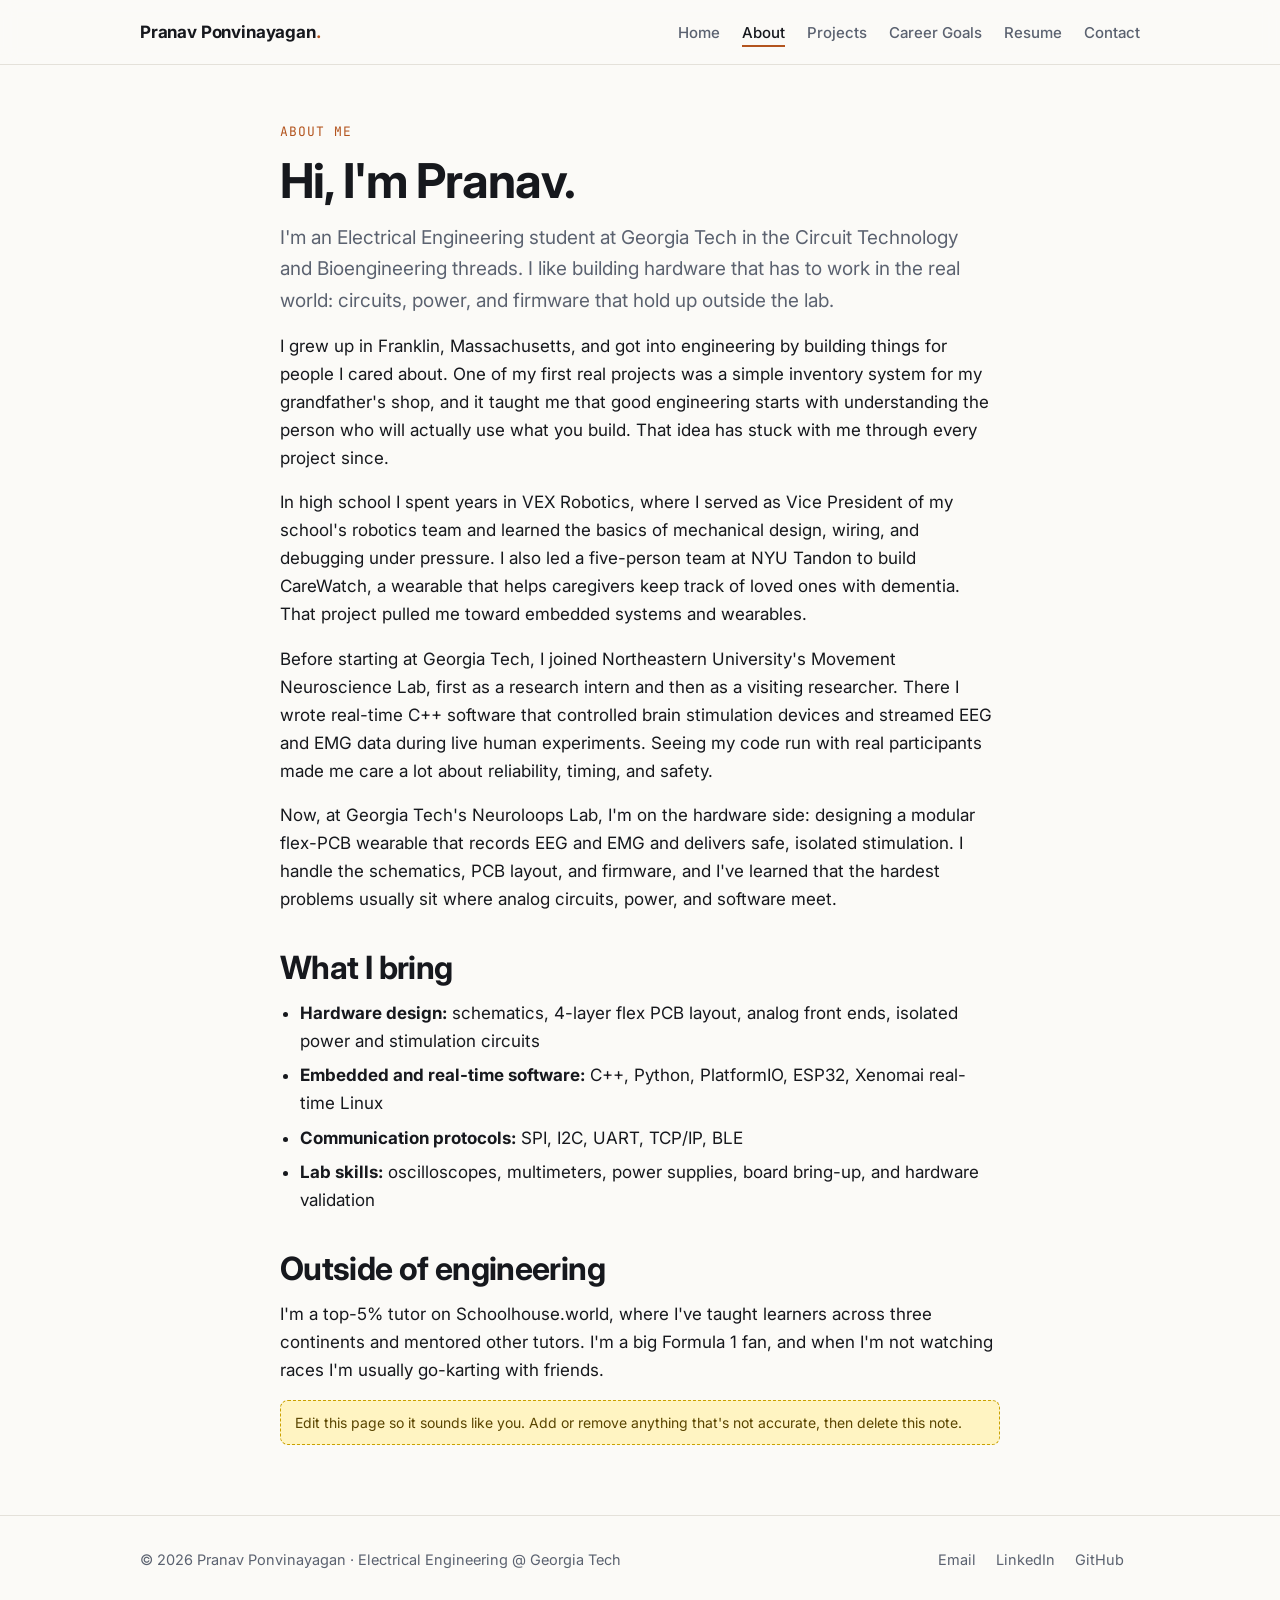
==== about.html @ 20886ab4 "init" ====
<!doctype html>
<html lang="en">
<head>
<meta charset="utf-8">
<meta name="viewport" content="width=device-width, initial-scale=1">
<title>About | Pranav Ponvinayagan</title>
<meta name="description" content="About Pranav Ponvinayagan.">
<link rel="preconnect" href="https://fonts.googleapis.com">
<link rel="preconnect" href="https://fonts.gstatic.com" crossorigin>
<link href="https://fonts.googleapis.com/css2?family=Inter:wght@400;500;600;700&family=JetBrains+Mono:wght@500&display=swap" rel="stylesheet">
<link rel="stylesheet" href="styles.css">
</head>
<body>
<header class="site">
  <div class="wrap">
    <a class="brand" href="index.html">Pranav Ponvinayagan<span>.</span></a>
    <nav class="main" aria-label="Main">
      <input type="checkbox" id="navtoggle" aria-label="Toggle menu">
      <label for="navtoggle" class="burger" aria-hidden="true">&#9776;</label>
      <ul>
<li><a href="index.html">Home</a></li>
<li><a href="about.html" aria-current="page">About</a></li>
<li><a href="projects.html">Projects</a></li>
<li><a href="goals.html">Career Goals</a></li>
<li><a href="resume.html">Resume</a></li>
<li><a href="contact.html">Contact</a></li>
      </ul>
    </nav>
  </div>
</header>
<main>

<section>
  <div class="wrap prose">
    <span class="eyebrow">About me</span>
    <h1>Hi, I'm Pranav.</h1>
    <p class="lead">I'm an Electrical Engineering student at Georgia Tech in the Circuit Technology and Bioengineering threads. I like building hardware that has to work in the real world: circuits, power, and firmware that hold up outside the lab.</p>

    <p>I grew up in Franklin, Massachusetts, and got into engineering by building things for people I cared about. One of my first real projects was a simple inventory system for my grandfather's shop, and it taught me that good engineering starts with understanding the person who will actually use what you build. That idea has stuck with me through every project since.</p>

    <p>In high school I spent years in VEX Robotics, where I served as Vice President of my school's robotics team and learned the basics of mechanical design, wiring, and debugging under pressure. I also led a five-person team at NYU Tandon to build CareWatch, a wearable that helps caregivers keep track of loved ones with dementia. That project pulled me toward embedded systems and wearables.</p>

    <p>Before starting at Georgia Tech, I joined Northeastern University's Movement Neuroscience Lab, first as a research intern and then as a visiting researcher. There I wrote real-time C++ software that controlled brain stimulation devices and streamed EEG and EMG data during live human experiments. Seeing my code run with real participants made me care a lot about reliability, timing, and safety.</p>

    <p>Now, at Georgia Tech's Neuroloops Lab, I'm on the hardware side: designing a modular flex-PCB wearable that records EEG and EMG and delivers safe, isolated stimulation. I handle the schematics, PCB layout, and firmware, and I've learned that the hardest problems usually sit where analog circuits, power, and software meet.</p>

    <h2>What I bring</h2>
    <ul>
      <li><b>Hardware design:</b> schematics, 4-layer flex PCB layout, analog front ends, isolated power and stimulation circuits</li>
      <li><b>Embedded and real-time software:</b> C++, Python, PlatformIO, ESP32, Xenomai real-time Linux</li>
      <li><b>Communication protocols:</b> SPI, I2C, UART, TCP/IP, BLE</li>
      <li><b>Lab skills:</b> oscilloscopes, multimeters, power supplies, board bring-up, and hardware validation</li>
    </ul>

    <h2>Outside of engineering</h2>
    <p>I'm a top-5% tutor on Schoolhouse.world, where I've taught learners across three continents and mentored other tutors. I'm a big Formula 1 fan, and when I'm not watching races I'm usually go-karting with friends.</p>
    <div class="todo">Edit this page so it sounds like you. Add or remove anything that's not accurate, then delete this note.</div>
  </div>
</section>

</main>
<footer class="site">
  <div class="wrap">
    <div>&copy; 2026 Pranav Ponvinayagan &middot; Electrical Engineering @ Georgia Tech</div>
    <div>
      <a href="mailto:pponvinayagan3@gatech.edu">Email</a>
      <a href="https://www.linkedin.com/in/pranava-ponvinayagan/" target="_blank" rel="noopener">LinkedIn</a>
      <a href="https://github.com/YOUR-GITHUB-USERNAME" target="_blank" rel="noopener">GitHub</a>
    </div>
  </div>
</footer>
</body>
</html>
---- styles.css ----
:root {
  --bg: #fbfaf7;
  --surface: #ffffff;
  --ink: #16181d;
  --muted: #5b6270;
  --line: #e4e1da;
  --accent: #b3541e;      /* copper */
  --accent-soft: #f5e9e0;
  --navy: #1f2a44;
  --radius: 10px;
  --max: 1040px;
  --font: "Inter", system-ui, -apple-system, "Segoe UI", Roboto, sans-serif;
  --mono: "JetBrains Mono", ui-monospace, SFMono-Regular, Menlo, monospace;
}
@media (prefers-color-scheme: dark) {
  :root {
    --bg: #111317;
    --surface: #181b21;
    --ink: #e9e7e2;
    --muted: #a3a9b5;
    --line: #2a2f38;
    --accent: #e08a4f;
    --accent-soft: #2a2019;
    --navy: #c9d3ea;
  }
}

* { box-sizing: border-box; }
html { scroll-behavior: smooth; }
body {
  margin: 0;
  background: var(--bg);
  color: var(--ink);
  font-family: var(--font);
  font-size: 17px;
  line-height: 1.65;
  -webkit-font-smoothing: antialiased;
}
img, svg { max-width: 100%; height: auto; display: block; }
a { color: var(--accent); text-decoration: none; }
a:hover { text-decoration: underline; }

.wrap { max-width: var(--max); margin: 0 auto; padding: 0 20px; }

/* ---------- Header / nav ---------- */
header.site {
  position: sticky; top: 0; z-index: 10;
  background: color-mix(in srgb, var(--bg) 88%, transparent);
  backdrop-filter: blur(8px);
  border-bottom: 1px solid var(--line);
}
header.site .wrap { display: flex; align-items: center; justify-content: space-between; height: 64px; }
.brand { font-weight: 700; color: var(--ink); letter-spacing: -0.01em; }
.brand span { color: var(--accent); }
nav.main ul { list-style: none; display: flex; gap: 22px; margin: 0; padding: 0; }
nav.main a { color: var(--muted); font-size: 15px; font-weight: 500; }
nav.main a:hover, nav.main a[aria-current="page"] { color: var(--ink); text-decoration: none; }
nav.main a[aria-current="page"] { border-bottom: 2px solid var(--accent); padding-bottom: 3px; }
#navtoggle, .burger { display: none; }

@media (max-width: 760px) {
  .burger { display: block; cursor: pointer; font-size: 26px; color: var(--ink); line-height: 1; }
  nav.main ul {
    display: none; position: absolute; left: 0; right: 0; top: 64px;
    flex-direction: column; gap: 0; background: var(--surface);
    border-bottom: 1px solid var(--line);
  }
  nav.main li a { display: block; padding: 14px 20px; border-top: 1px solid var(--line); }
  nav.main a[aria-current="page"] { border-bottom: none; color: var(--accent); }
  #navtoggle:checked ~ ul { display: flex; }
}

/* ---------- Type ---------- */
h1, h2, h3 { line-height: 1.2; letter-spacing: -0.02em; margin: 0 0 12px; }
h1 { font-size: clamp(32px, 5vw, 48px); }
h2 { font-size: clamp(24px, 3.4vw, 32px); margin-top: 8px; }
h3 { font-size: 20px; }
p { margin: 0 0 16px; }
.lead { font-size: 19px; color: var(--muted); max-width: 680px; }
.eyebrow {
  font-family: var(--mono); font-size: 13px; letter-spacing: 0.08em;
  text-transform: uppercase; color: var(--accent); margin-bottom: 10px; display: block;
}

section { padding: 56px 0; }
section + section { border-top: 1px solid var(--line); }

/* ---------- Hero ---------- */
.hero { padding: 72px 0 56px; }
.hero .grid { display: grid; grid-template-columns: 1.35fr 1fr; gap: 40px; align-items: center; }
.hero .photo {
  aspect-ratio: 1; border-radius: 16px; overflow: hidden;
  background: var(--accent-soft); border: 1px solid var(--line);
}
.hero .photo { position: relative; display: grid; place-items: center; }
.hero .photo::before { content: "PP"; font-size: 64px; font-weight: 700; color: var(--accent); opacity: .5; }
.hero .photo img { position: absolute; inset: 0; width: 100%; height: 100%; object-fit: cover; }
.btns { display: flex; flex-wrap: wrap; gap: 12px; margin-top: 24px; }
.btn {
  display: inline-block; padding: 11px 18px; border-radius: 8px; font-weight: 600; font-size: 15px;
  background: var(--accent); color: #fff; border: 1px solid var(--accent);
}
.btn:hover { text-decoration: none; filter: brightness(1.05); }
.btn.ghost { background: transparent; color: var(--ink); border-color: var(--line); }
@media (max-width: 760px) {
  .hero .grid { grid-template-columns: 1fr; }
  .hero .photo { max-width: 260px; }
}

/* ---------- Cards ---------- */
.cards { display: grid; grid-template-columns: repeat(auto-fill, minmax(290px, 1fr)); gap: 20px; }
.card {
  background: var(--surface); border: 1px solid var(--line); border-radius: var(--radius);
  overflow: hidden; display: flex; flex-direction: column;
}
.card .thumb { aspect-ratio: 16/9; background: var(--accent-soft); border-bottom: 1px solid var(--line); }
.card .thumb img, .card .thumb svg { width: 100%; height: 100%; object-fit: cover; }
.card .body { padding: 18px 20px 20px; display: flex; flex-direction: column; flex: 1; }
.card h3 { margin-bottom: 6px; }
.card p { color: var(--muted); font-size: 15.5px; }
.card .more { margin-top: auto; font-weight: 600; font-size: 15px; }
.tags { display: flex; flex-wrap: wrap; gap: 6px; margin: 0 0 12px; padding: 0; list-style: none; }
.tags li {
  font-family: var(--mono); font-size: 12px; padding: 3px 8px; border-radius: 999px;
  background: var(--accent-soft); color: var(--accent);
}

/* ---------- Stats / highlights ---------- */
.stats { display: grid; grid-template-columns: repeat(auto-fit, minmax(180px, 1fr)); gap: 16px; margin-top: 28px; }
.stat { border-left: 3px solid var(--accent); padding: 4px 0 4px 14px; }
.stat b { display: block; font-size: 22px; }
.stat span { color: var(--muted); font-size: 14.5px; }

/* ---------- Prose pages ---------- */
.prose { max-width: 760px; }
.prose h2 { margin-top: 36px; }
.prose ul { padding-left: 20px; margin: 0 0 16px; }
.prose li { margin-bottom: 6px; }
.meta { color: var(--muted); font-size: 15px; margin-bottom: 24px; }
figure { margin: 28px 0; }
figure .frame {
  background: var(--surface); border: 1px solid var(--line); border-radius: var(--radius);
  padding: 16px; overflow-x: auto;
}
figcaption { color: var(--muted); font-size: 14px; margin-top: 8px; }
.callout {
  background: var(--accent-soft); border-radius: var(--radius); padding: 16px 18px; margin: 20px 0;
}
.todo {
  background: #fff4c2; color: #5a4500; border: 1px dashed #c9a100; border-radius: 8px;
  padding: 10px 14px; font-size: 14px; margin: 14px 0;
}
span.todo { display: inline; padding: 2px 6px; margin: 0; }
.timeline { list-style: none; padding: 0; margin: 0; }
.timeline li { padding: 0 0 22px 22px; border-left: 2px solid var(--line); position: relative; }
.timeline li::before {
  content: ""; position: absolute; left: -7px; top: 6px; width: 12px; height: 12px;
  border-radius: 50%; background: var(--accent);
}
.timeline b { display: block; }
.timeline span { color: var(--muted); font-size: 15px; }

/* ---------- Resume embed ---------- */
.pdf { width: 100%; height: 1000px; border: 1px solid var(--line); border-radius: var(--radius); background: #fff; }
@media (max-width: 760px) { .pdf { height: 600px; } }

/* ---------- Footer ---------- */
footer.site { border-top: 1px solid var(--line); padding: 32px 0; color: var(--muted); font-size: 14.5px; }
footer.site .wrap { display: flex; flex-wrap: wrap; justify-content: space-between; gap: 12px; }
footer.site a { color: var(--muted); margin-right: 16px; }
footer.site a:hover { color: var(--accent); }

/* diagrams inherit theme */
.diagram text { font-family: var(--font); fill: var(--ink); }
.diagram .box { fill: var(--surface); stroke: var(--ink); stroke-width: 1.5; }
.diagram .hl { fill: var(--accent-soft); stroke: var(--accent); stroke-width: 1.5; }
.diagram .line { stroke: var(--muted); stroke-width: 1.6; fill: none; }
.diagram .small { font-size: 12px; fill: var(--muted); }
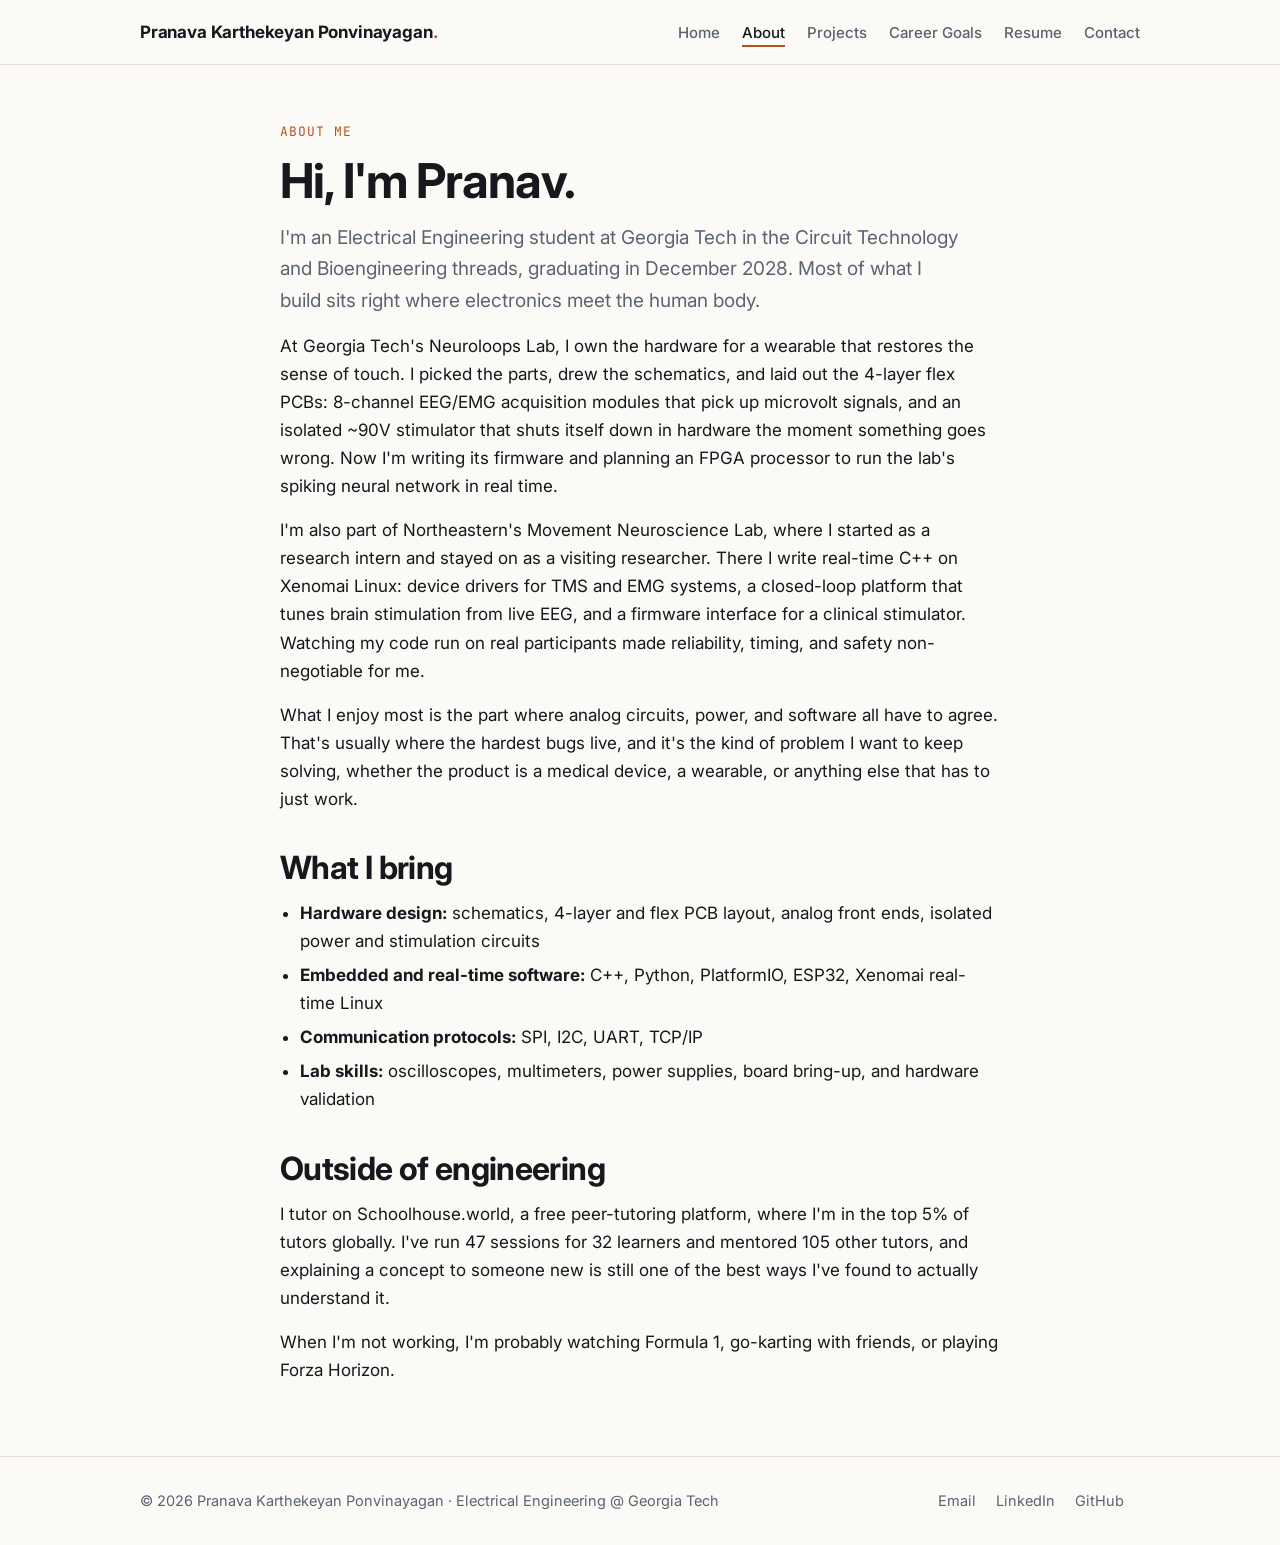
==== commit c5bc93d3: "updated format" ====
--- a/about.html
+++ b/about.html
@@ -3,8 +3,8 @@
 <head>
 <meta charset="utf-8">
 <meta name="viewport" content="width=device-width, initial-scale=1">
-<title>About | Pranav Ponvinayagan</title>
-<meta name="description" content="About Pranav Ponvinayagan.">
+<title>About | Pranava Karthekeyan Ponvinayagan</title>
+<meta name="description" content="About Pranava Karthekeyan Ponvinayagan.">
 <link rel="preconnect" href="https://fonts.googleapis.com">
 <link rel="preconnect" href="https://fonts.gstatic.com" crossorigin>
 <link href="https://fonts.googleapis.com/css2?family=Inter:wght@400;500;600;700&family=JetBrains+Mono:wght@500&display=swap" rel="stylesheet">
@@ -13,7 +13,7 @@
 <body>
 <header class="site">
   <div class="wrap">
-    <a class="brand" href="index.html">Pranav Ponvinayagan<span>.</span></a>
+    <a class="brand" href="index.html">Pranava Karthekeyan Ponvinayagan<span>.</span></a>
     <nav class="main" aria-label="Main">
       <input type="checkbox" id="navtoggle" aria-label="Toggle menu">
       <label for="navtoggle" class="burger" aria-hidden="true">&#9776;</label>
@@ -34,38 +34,36 @@
   <div class="wrap prose">
     <span class="eyebrow">About me</span>
     <h1>Hi, I'm Pranav.</h1>
-    <p class="lead">I'm an Electrical Engineering student at Georgia Tech in the Circuit Technology and Bioengineering threads. I like building hardware that has to work in the real world: circuits, power, and firmware that hold up outside the lab.</p>
+    <p class="lead">I'm an Electrical Engineering student at Georgia Tech in the Circuit Technology and Bioengineering threads, graduating in December 2028. Most of what I build sits right where electronics meet the human body.</p>
 
-    <p>I grew up in Franklin, Massachusetts, and got into engineering by building things for people I cared about. One of my first real projects was a simple inventory system for my grandfather's shop, and it taught me that good engineering starts with understanding the person who will actually use what you build. That idea has stuck with me through every project since.</p>
+    <p>At Georgia Tech's Neuroloops Lab, I own the hardware for a wearable that restores the sense of touch. I picked the parts, drew the schematics, and laid out the 4-layer flex PCBs: 8-channel EEG/EMG acquisition modules that pick up microvolt signals, and an isolated ~90V stimulator that shuts itself down in hardware the moment something goes wrong. Now I'm writing its firmware and planning an FPGA processor to run the lab's spiking neural network in real time.</p>
 
-    <p>In high school I spent years in VEX Robotics, where I served as Vice President of my school's robotics team and learned the basics of mechanical design, wiring, and debugging under pressure. I also led a five-person team at NYU Tandon to build CareWatch, a wearable that helps caregivers keep track of loved ones with dementia. That project pulled me toward embedded systems and wearables.</p>
+    <p>I'm also part of Northeastern's Movement Neuroscience Lab, where I started as a research intern and stayed on as a visiting researcher. There I write real-time C++ on Xenomai Linux: device drivers for TMS and EMG systems, a closed-loop platform that tunes brain stimulation from live EEG, and a firmware interface for a clinical stimulator. Watching my code run on real participants made reliability, timing, and safety non-negotiable for me.</p>
 
-    <p>Before starting at Georgia Tech, I joined Northeastern University's Movement Neuroscience Lab, first as a research intern and then as a visiting researcher. There I wrote real-time C++ software that controlled brain stimulation devices and streamed EEG and EMG data during live human experiments. Seeing my code run with real participants made me care a lot about reliability, timing, and safety.</p>
-
-    <p>Now, at Georgia Tech's Neuroloops Lab, I'm on the hardware side: designing a modular flex-PCB wearable that records EEG and EMG and delivers safe, isolated stimulation. I handle the schematics, PCB layout, and firmware, and I've learned that the hardest problems usually sit where analog circuits, power, and software meet.</p>
+    <p>What I enjoy most is the part where analog circuits, power, and software all have to agree. That's usually where the hardest bugs live, and it's the kind of problem I want to keep solving, whether the product is a medical device, a wearable, or anything else that has to just work.</p>
 
     <h2>What I bring</h2>
     <ul>
-      <li><b>Hardware design:</b> schematics, 4-layer flex PCB layout, analog front ends, isolated power and stimulation circuits</li>
+      <li><b>Hardware design:</b> schematics, 4-layer and flex PCB layout, analog front ends, isolated power and stimulation circuits</li>
       <li><b>Embedded and real-time software:</b> C++, Python, PlatformIO, ESP32, Xenomai real-time Linux</li>
-      <li><b>Communication protocols:</b> SPI, I2C, UART, TCP/IP, BLE</li>
+      <li><b>Communication protocols:</b> SPI, I2C, UART, TCP/IP</li>
       <li><b>Lab skills:</b> oscilloscopes, multimeters, power supplies, board bring-up, and hardware validation</li>
     </ul>
 
     <h2>Outside of engineering</h2>
-    <p>I'm a top-5% tutor on Schoolhouse.world, where I've taught learners across three continents and mentored other tutors. I'm a big Formula 1 fan, and when I'm not watching races I'm usually go-karting with friends.</p>
-    <div class="todo">Edit this page so it sounds like you. Add or remove anything that's not accurate, then delete this note.</div>
+    <p>I tutor on Schoolhouse.world, a free peer-tutoring platform, where I'm in the top 5% of tutors globally. I've run 47 sessions for 32 learners and mentored 105 other tutors, and explaining a concept to someone new is still one of the best ways I've found to actually understand it.</p>
+    <p>When I'm not working, I'm probably watching Formula 1, go-karting with friends, or playing Forza Horizon.</p>
   </div>
 </section>
 
 </main>
 <footer class="site">
   <div class="wrap">
-    <div>&copy; 2026 Pranav Ponvinayagan &middot; Electrical Engineering @ Georgia Tech</div>
+    <div>&copy; 2026 Pranava Karthekeyan Ponvinayagan &middot; Electrical Engineering @ Georgia Tech</div>
     <div>
       <a href="mailto:pponvinayagan3@gatech.edu">Email</a>
       <a href="https://www.linkedin.com/in/pranava-ponvinayagan/" target="_blank" rel="noopener">LinkedIn</a>
-      <a href="https://github.com/YOUR-GITHUB-USERNAME" target="_blank" rel="noopener">GitHub</a>
+      <a href="https://github.com/PranavaKP30" target="_blank" rel="noopener">GitHub</a>
     </div>
   </div>
 </footer>
--- a/styles.css
+++ b/styles.css
@@ -176,3 +176,25 @@
 .diagram .hl { fill: var(--accent-soft); stroke: var(--accent); stroke-width: 1.5; }
 .diagram .line { stroke: var(--muted); stroke-width: 1.6; fill: none; }
 .diagram .small { font-size: 12px; fill: var(--muted); }
+
+/* org label under card titles */
+.card .org { font-family: var(--mono); font-size: 12.5px; color: var(--accent); margin: -2px 0 10px; letter-spacing: 0.02em; }
+.stats { grid-template-columns: repeat(auto-fit, minmax(220px, 1fr)); }
+.stat b { font-size: 19px; margin-bottom: 4px; }
+@media (max-width: 760px) { .brand { font-size: 15px; } }
+
+/* course plan */
+.sems { display: grid; grid-template-columns: repeat(auto-fill, minmax(280px, 1fr)); gap: 16px; margin: 24px 0; }
+.sem { background: var(--surface); border: 1px solid var(--line); border-radius: var(--radius); padding: 16px 18px; }
+.sem h3 { font-size: 18px; margin: 2px 0 10px; }
+.sem .yr { font-family: var(--mono); font-size: 12px; color: var(--muted); text-transform: uppercase; letter-spacing: .06em; }
+.sem ul { list-style: none; margin: 0; padding: 0; }
+.sem li { font-size: 14.5px; padding: 5px 0 5px 10px; border-top: 1px solid var(--line); border-left: 3px solid transparent; }
+.sem li:first-child { border-top: none; }
+.sem li b { font-family: var(--mono); font-size: 12.5px; font-weight: 500; margin-right: 6px; color: var(--muted); }
+.sem li.t1 { border-left-color: #2f7d6d; }
+.sem li.t2 { border-left-color: var(--accent); }
+.t1tag, .t2tag { padding: 1px 8px; border-radius: 999px; font-weight: 600; font-size: .9em; }
+.t1tag { background: color-mix(in srgb, #2f7d6d 15%, transparent); color: #2f7d6d; }
+.t2tag { background: var(--accent-soft); color: var(--accent); }
+@media (prefers-color-scheme: dark) { .sem li.t1 { border-left-color: #5fbfa9; } .t1tag { color: #5fbfa9; } }
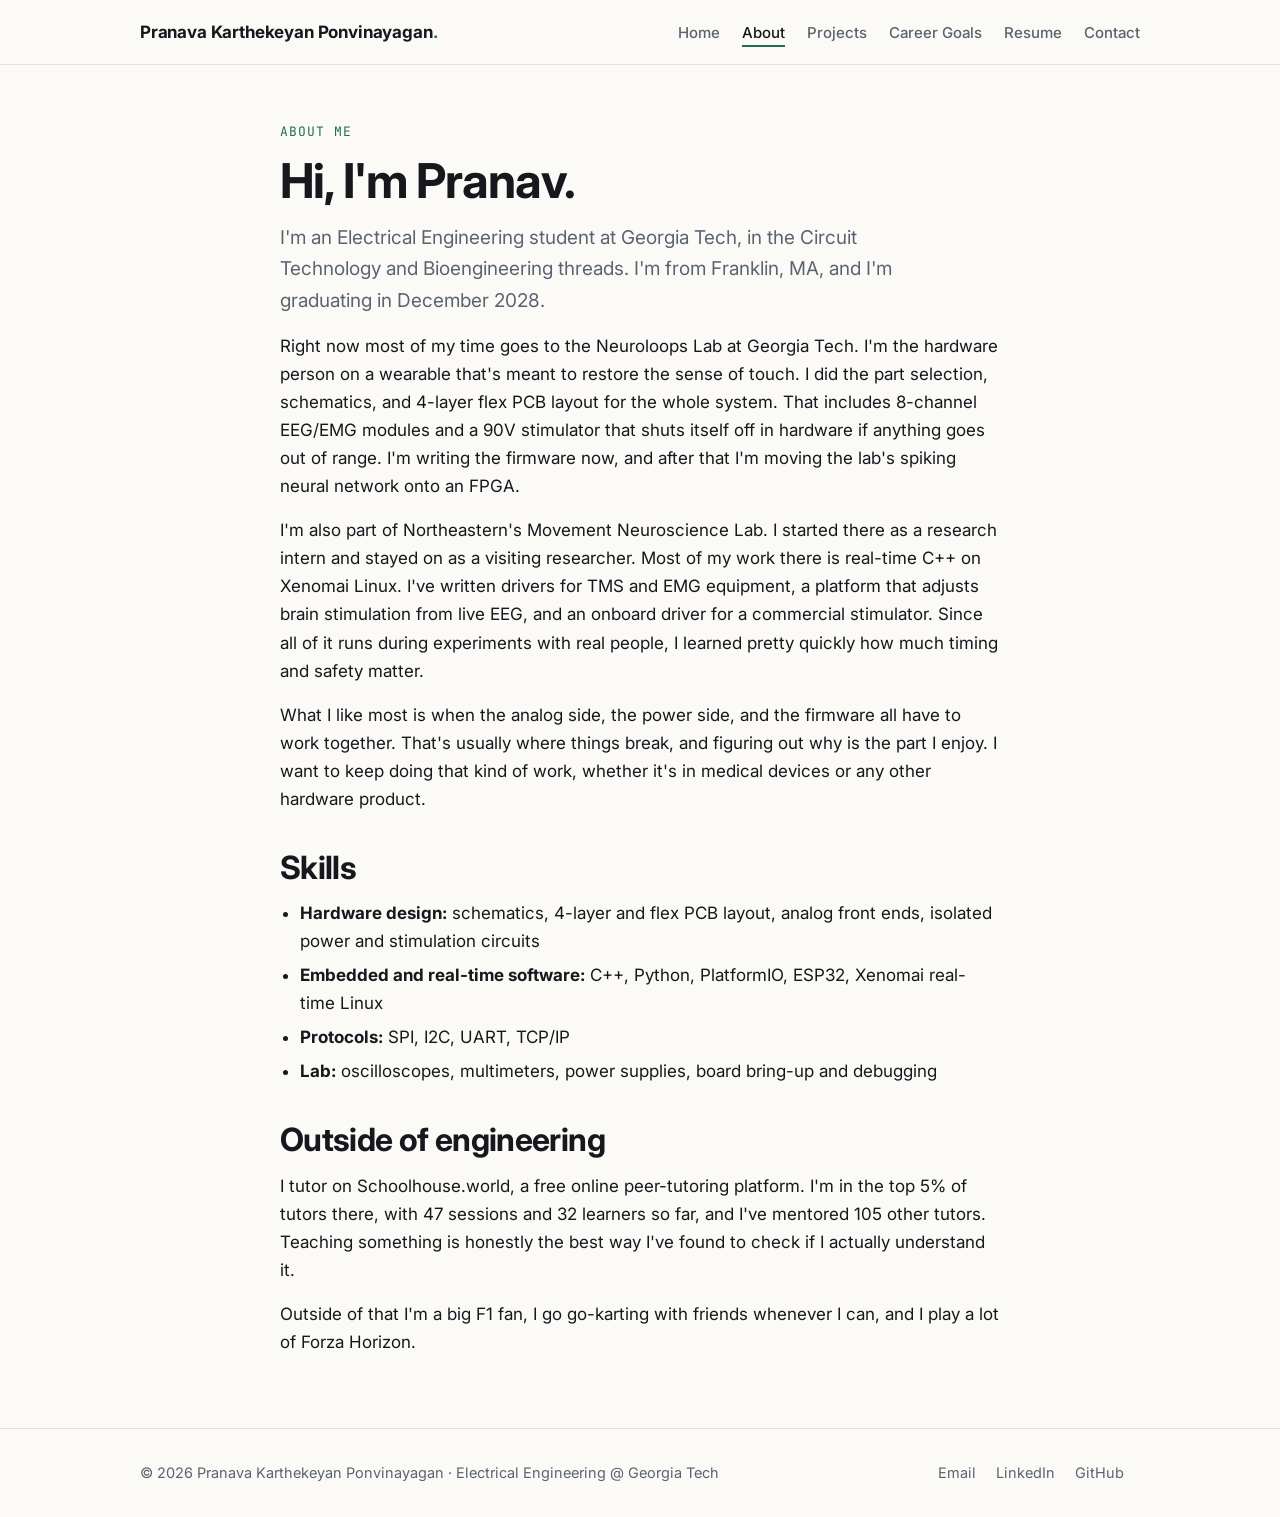
==== commit 3a55b554: "updated theme and descriptions" ====
--- a/about.html
+++ b/about.html
@@ -34,25 +34,25 @@
   <div class="wrap prose">
     <span class="eyebrow">About me</span>
     <h1>Hi, I'm Pranav.</h1>
-    <p class="lead">I'm an Electrical Engineering student at Georgia Tech in the Circuit Technology and Bioengineering threads, graduating in December 2028. Most of what I build sits right where electronics meet the human body.</p>
+    <p class="lead">I'm an Electrical Engineering student at Georgia Tech, in the Circuit Technology and Bioengineering threads. I'm from Franklin, MA, and I'm graduating in December 2028.</p>
 
-    <p>At Georgia Tech's Neuroloops Lab, I own the hardware for a wearable that restores the sense of touch. I picked the parts, drew the schematics, and laid out the 4-layer flex PCBs: 8-channel EEG/EMG acquisition modules that pick up microvolt signals, and an isolated ~90V stimulator that shuts itself down in hardware the moment something goes wrong. Now I'm writing its firmware and planning an FPGA processor to run the lab's spiking neural network in real time.</p>
+    <p>Right now most of my time goes to the Neuroloops Lab at Georgia Tech. I'm the hardware person on a wearable that's meant to restore the sense of touch. I did the part selection, schematics, and 4-layer flex PCB layout for the whole system. That includes 8-channel EEG/EMG modules and a 90V stimulator that shuts itself off in hardware if anything goes out of range. I'm writing the firmware now, and after that I'm moving the lab's spiking neural network onto an FPGA.</p>
 
-    <p>I'm also part of Northeastern's Movement Neuroscience Lab, where I started as a research intern and stayed on as a visiting researcher. There I write real-time C++ on Xenomai Linux: device drivers for TMS and EMG systems, a closed-loop platform that tunes brain stimulation from live EEG, and a firmware interface for a clinical stimulator. Watching my code run on real participants made reliability, timing, and safety non-negotiable for me.</p>
+    <p>I'm also part of Northeastern's Movement Neuroscience Lab. I started there as a research intern and stayed on as a visiting researcher. Most of my work there is real-time C++ on Xenomai Linux. I've written drivers for TMS and EMG equipment, a platform that adjusts brain stimulation from live EEG, and an onboard driver for a commercial stimulator. Since all of it runs during experiments with real people, I learned pretty quickly how much timing and safety matter.</p>
 
-    <p>What I enjoy most is the part where analog circuits, power, and software all have to agree. That's usually where the hardest bugs live, and it's the kind of problem I want to keep solving, whether the product is a medical device, a wearable, or anything else that has to just work.</p>
+    <p>What I like most is when the analog side, the power side, and the firmware all have to work together. That's usually where things break, and figuring out why is the part I enjoy. I want to keep doing that kind of work, whether it's in medical devices or any other hardware product.</p>
 
-    <h2>What I bring</h2>
+    <h2>Skills</h2>
     <ul>
       <li><b>Hardware design:</b> schematics, 4-layer and flex PCB layout, analog front ends, isolated power and stimulation circuits</li>
       <li><b>Embedded and real-time software:</b> C++, Python, PlatformIO, ESP32, Xenomai real-time Linux</li>
-      <li><b>Communication protocols:</b> SPI, I2C, UART, TCP/IP</li>
-      <li><b>Lab skills:</b> oscilloscopes, multimeters, power supplies, board bring-up, and hardware validation</li>
+      <li><b>Protocols:</b> SPI, I2C, UART, TCP/IP</li>
+      <li><b>Lab:</b> oscilloscopes, multimeters, power supplies, board bring-up and debugging</li>
     </ul>
 
     <h2>Outside of engineering</h2>
-    <p>I tutor on Schoolhouse.world, a free peer-tutoring platform, where I'm in the top 5% of tutors globally. I've run 47 sessions for 32 learners and mentored 105 other tutors, and explaining a concept to someone new is still one of the best ways I've found to actually understand it.</p>
-    <p>When I'm not working, I'm probably watching Formula 1, go-karting with friends, or playing Forza Horizon.</p>
+    <p>I tutor on Schoolhouse.world, a free online peer-tutoring platform. I'm in the top 5% of tutors there, with 47 sessions and 32 learners so far, and I've mentored 105 other tutors. Teaching something is honestly the best way I've found to check if I actually understand it.</p>
+    <p>Outside of that I'm a big F1 fan, I go go-karting with friends whenever I can, and I play a lot of Forza Horizon.</p>
   </div>
 </section>
 
--- a/styles.css
+++ b/styles.css
@@ -4,8 +4,8 @@
   --ink: #16181d;
   --muted: #5b6270;
   --line: #e4e1da;
-  --accent: #b3541e;      /* copper */
-  --accent-soft: #f5e9e0;
+  --accent: #1f6f50;      /* green */
+  --accent-soft: #e3f0e9;
   --navy: #1f2a44;
   --radius: 10px;
   --max: 1040px;
@@ -19,8 +19,8 @@
     --ink: #e9e7e2;
     --muted: #a3a9b5;
     --line: #2a2f38;
-    --accent: #e08a4f;
-    --accent-soft: #2a2019;
+    --accent: #5cc595;
+    --accent-soft: #15261e;
     --navy: #c9d3ea;
   }
 }
@@ -192,9 +192,9 @@
 .sem li { font-size: 14.5px; padding: 5px 0 5px 10px; border-top: 1px solid var(--line); border-left: 3px solid transparent; }
 .sem li:first-child { border-top: none; }
 .sem li b { font-family: var(--mono); font-size: 12.5px; font-weight: 500; margin-right: 6px; color: var(--muted); }
-.sem li.t1 { border-left-color: #2f7d6d; }
+.sem li.t1 { border-left-color: #3a6ea5; }
 .sem li.t2 { border-left-color: var(--accent); }
 .t1tag, .t2tag { padding: 1px 8px; border-radius: 999px; font-weight: 600; font-size: .9em; }
-.t1tag { background: color-mix(in srgb, #2f7d6d 15%, transparent); color: #2f7d6d; }
+.t1tag { background: color-mix(in srgb, #3a6ea5 15%, transparent); color: #3a6ea5; }
 .t2tag { background: var(--accent-soft); color: var(--accent); }
-@media (prefers-color-scheme: dark) { .sem li.t1 { border-left-color: #5fbfa9; } .t1tag { color: #5fbfa9; } }
+@media (prefers-color-scheme: dark) { .sem li.t1 { border-left-color: #7fa8d6; } .t1tag { color: #7fa8d6; } }
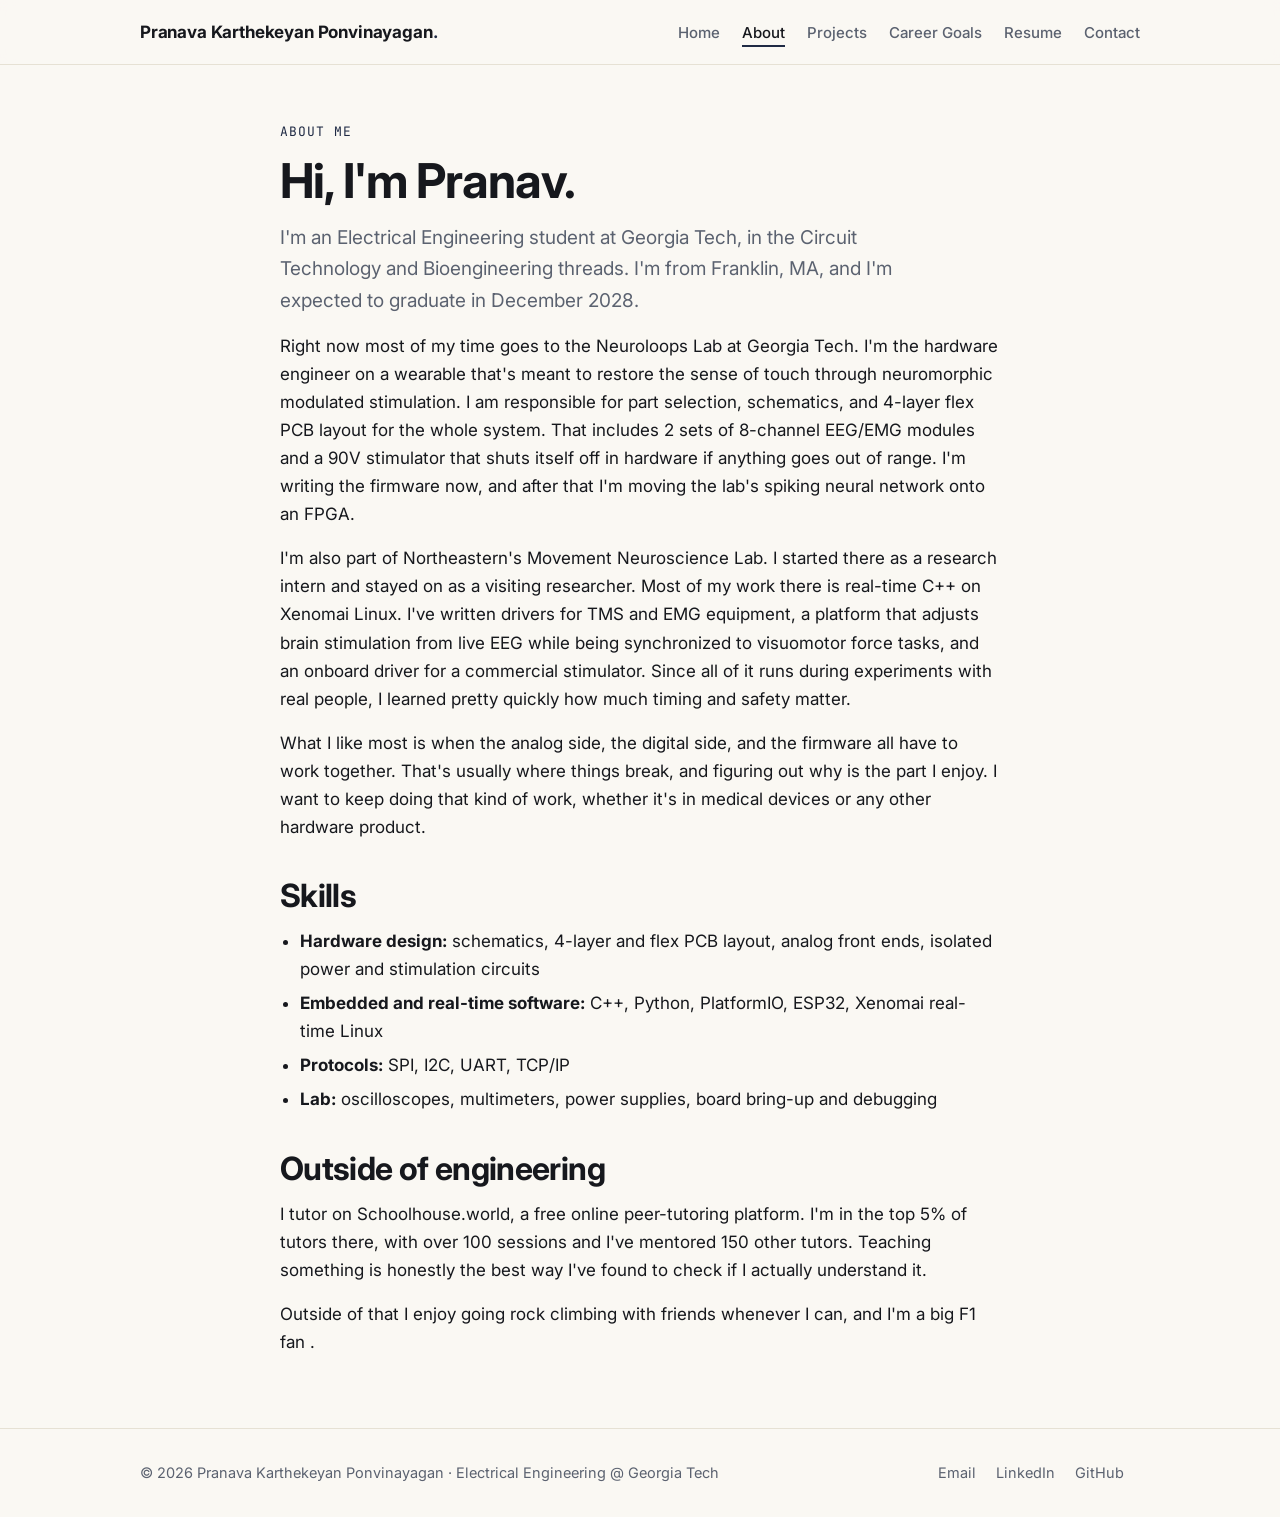
==== commit db71a577: "updated home page" ====
--- a/about.html
+++ b/about.html
@@ -34,13 +34,13 @@
   <div class="wrap prose">
     <span class="eyebrow">About me</span>
     <h1>Hi, I'm Pranav.</h1>
-    <p class="lead">I'm an Electrical Engineering student at Georgia Tech, in the Circuit Technology and Bioengineering threads. I'm from Franklin, MA, and I'm graduating in December 2028.</p>
+    <p class="lead">I'm an Electrical Engineering student at Georgia Tech, in the Circuit Technology and Bioengineering threads. I'm from Franklin, MA, and I'm expected to graduate in December 2028.</p>
 
-    <p>Right now most of my time goes to the Neuroloops Lab at Georgia Tech. I'm the hardware person on a wearable that's meant to restore the sense of touch. I did the part selection, schematics, and 4-layer flex PCB layout for the whole system. That includes 8-channel EEG/EMG modules and a 90V stimulator that shuts itself off in hardware if anything goes out of range. I'm writing the firmware now, and after that I'm moving the lab's spiking neural network onto an FPGA.</p>
+    <p>Right now most of my time goes to the Neuroloops Lab at Georgia Tech. I'm the hardware engineer on a wearable that's meant to restore the sense of touch through neuromorphic modulated stimulation. I am responsible for part selection, schematics, and 4-layer flex PCB layout for the whole system. That includes 2 sets of 8-channel EEG/EMG modules and a 90V stimulator that shuts itself off in hardware if anything goes out of range. I'm writing the firmware now, and after that I'm moving the lab's spiking neural network onto an FPGA.</p>
 
-    <p>I'm also part of Northeastern's Movement Neuroscience Lab. I started there as a research intern and stayed on as a visiting researcher. Most of my work there is real-time C++ on Xenomai Linux. I've written drivers for TMS and EMG equipment, a platform that adjusts brain stimulation from live EEG, and an onboard driver for a commercial stimulator. Since all of it runs during experiments with real people, I learned pretty quickly how much timing and safety matter.</p>
+    <p>I'm also part of Northeastern's Movement Neuroscience Lab. I started there as a research intern and stayed on as a visiting researcher. Most of my work there is real-time C++ on Xenomai Linux. I've written drivers for TMS and EMG equipment, a platform that adjusts brain stimulation from live EEG while being synchronized to visuomotor force tasks, and an onboard driver for a commercial stimulator. Since all of it runs during experiments with real people, I learned pretty quickly how much timing and safety matter.</p>
 
-    <p>What I like most is when the analog side, the power side, and the firmware all have to work together. That's usually where things break, and figuring out why is the part I enjoy. I want to keep doing that kind of work, whether it's in medical devices or any other hardware product.</p>
+    <p>What I like most is when the analog side, the digital side, and the firmware all have to work together. That's usually where things break, and figuring out why is the part I enjoy. I want to keep doing that kind of work, whether it's in medical devices or any other hardware product.</p>
 
     <h2>Skills</h2>
     <ul>
@@ -51,8 +51,8 @@
     </ul>
 
     <h2>Outside of engineering</h2>
-    <p>I tutor on Schoolhouse.world, a free online peer-tutoring platform. I'm in the top 5% of tutors there, with 47 sessions and 32 learners so far, and I've mentored 105 other tutors. Teaching something is honestly the best way I've found to check if I actually understand it.</p>
-    <p>Outside of that I'm a big F1 fan, I go go-karting with friends whenever I can, and I play a lot of Forza Horizon.</p>
+    <p>I tutor on Schoolhouse.world, a free online peer-tutoring platform. I'm in the top 5% of tutors there, with over 100 sessions and I've mentored 150 other tutors. Teaching something is honestly the best way I've found to check if I actually understand it.</p>
+    <p>Outside of that I enjoy going rock climbing with friends whenever I can, and I'm a big F1 fan .</p>
   </div>
 </section>
 
--- a/styles.css
+++ b/styles.css
@@ -1,11 +1,12 @@
 :root {
-  --bg: #fbfaf7;
+  --bg: #faf8f3;
   --surface: #ffffff;
   --ink: #16181d;
   --muted: #5b6270;
-  --line: #e4e1da;
-  --accent: #1f6f50;      /* green */
-  --accent-soft: #e3f0e9;
+  --line: #e6e1d4;
+  --accent: #1f2a44;      /* navy, like the sweater lettering */
+  --accent-soft: #efe9da; /* pale beige, like the sweater */
+  --on-accent: #ffffff;
   --navy: #1f2a44;
   --radius: 10px;
   --max: 1040px;
@@ -19,8 +20,9 @@
     --ink: #e9e7e2;
     --muted: #a3a9b5;
     --line: #2a2f38;
-    --accent: #5cc595;
-    --accent-soft: #15261e;
+    --accent: #e3d9bf;
+    --accent-soft: #26231c;
+    --on-accent: #16181d;
     --navy: #c9d3ea;
   }
 }
@@ -98,7 +100,7 @@
 .btns { display: flex; flex-wrap: wrap; gap: 12px; margin-top: 24px; }
 .btn {
   display: inline-block; padding: 11px 18px; border-radius: 8px; font-weight: 600; font-size: 15px;
-  background: var(--accent); color: #fff; border: 1px solid var(--accent);
+  background: var(--accent); color: var(--on-accent); border: 1px solid var(--accent);
 }
 .btn:hover { text-decoration: none; filter: brightness(1.05); }
 .btn.ghost { background: transparent; color: var(--ink); border-color: var(--line); }
@@ -192,9 +194,9 @@
 .sem li { font-size: 14.5px; padding: 5px 0 5px 10px; border-top: 1px solid var(--line); border-left: 3px solid transparent; }
 .sem li:first-child { border-top: none; }
 .sem li b { font-family: var(--mono); font-size: 12.5px; font-weight: 500; margin-right: 6px; color: var(--muted); }
-.sem li.t1 { border-left-color: #3a6ea5; }
+.sem li.t1 { border-left-color: #9a7b4f; }
 .sem li.t2 { border-left-color: var(--accent); }
 .t1tag, .t2tag { padding: 1px 8px; border-radius: 999px; font-weight: 600; font-size: .9em; }
-.t1tag { background: color-mix(in srgb, #3a6ea5 15%, transparent); color: #3a6ea5; }
+.t1tag { background: color-mix(in srgb, #9a7b4f 15%, transparent); color: #9a7b4f; }
 .t2tag { background: var(--accent-soft); color: var(--accent); }
-@media (prefers-color-scheme: dark) { .sem li.t1 { border-left-color: #7fa8d6; } .t1tag { color: #7fa8d6; } }
+@media (prefers-color-scheme: dark) { .sem li.t1 { border-left-color: #cdb48a; } .t1tag { color: #cdb48a; } .sem li.t2 { border-left-color: var(--accent); } .t2tag { color: var(--accent); } }
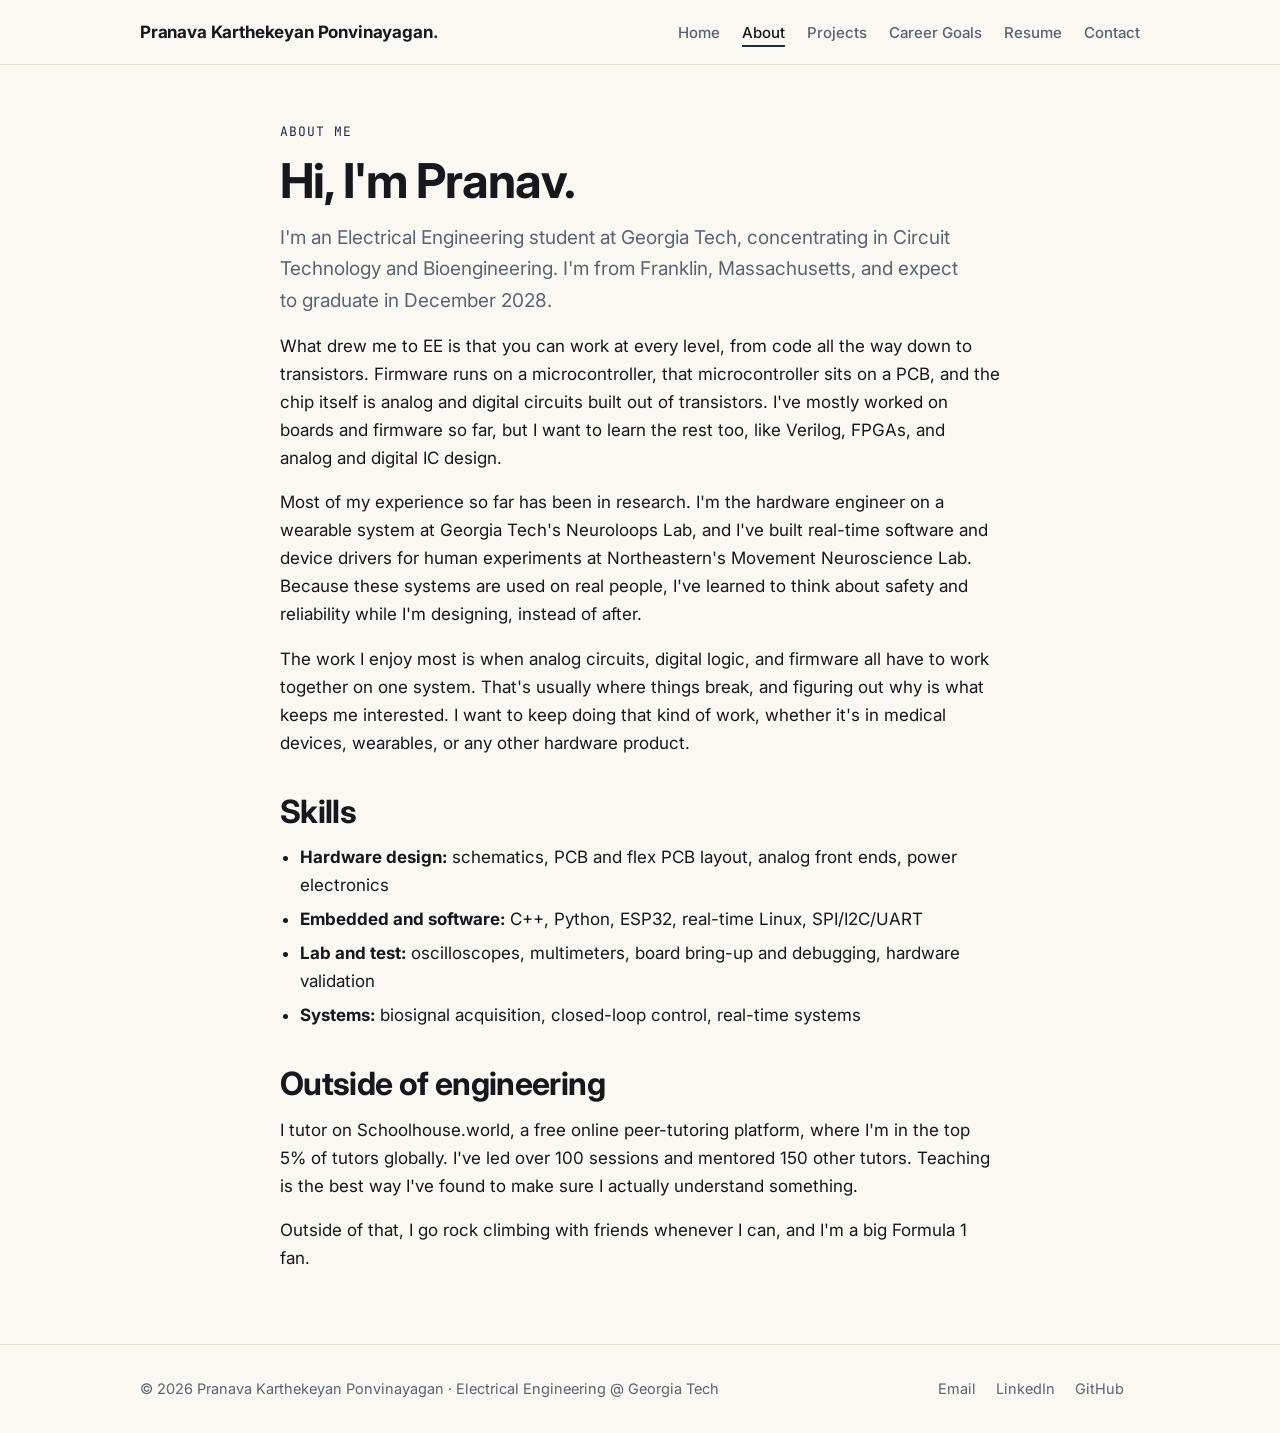
==== commit 255ddc97: "updated about page" ====
--- a/about.html
+++ b/about.html
@@ -34,25 +34,25 @@
   <div class="wrap prose">
     <span class="eyebrow">About me</span>
     <h1>Hi, I'm Pranav.</h1>
-    <p class="lead">I'm an Electrical Engineering student at Georgia Tech, in the Circuit Technology and Bioengineering threads. I'm from Franklin, MA, and I'm expected to graduate in December 2028.</p>
+    <p class="lead">I'm an Electrical Engineering student at Georgia Tech, concentrating in Circuit Technology and Bioengineering. I'm from Franklin, Massachusetts, and expect to graduate in December 2028.</p>
 
-    <p>Right now most of my time goes to the Neuroloops Lab at Georgia Tech. I'm the hardware engineer on a wearable that's meant to restore the sense of touch through neuromorphic modulated stimulation. I am responsible for part selection, schematics, and 4-layer flex PCB layout for the whole system. That includes 2 sets of 8-channel EEG/EMG modules and a 90V stimulator that shuts itself off in hardware if anything goes out of range. I'm writing the firmware now, and after that I'm moving the lab's spiking neural network onto an FPGA.</p>
+    <p>What drew me to EE is that you can work at every level, from code all the way down to transistors. Firmware runs on a microcontroller, that microcontroller sits on a PCB, and the chip itself is analog and digital circuits built out of transistors. I've mostly worked on boards and firmware so far, but I want to learn the rest too, like Verilog, FPGAs, and analog and digital IC design.</p>
 
-    <p>I'm also part of Northeastern's Movement Neuroscience Lab. I started there as a research intern and stayed on as a visiting researcher. Most of my work there is real-time C++ on Xenomai Linux. I've written drivers for TMS and EMG equipment, a platform that adjusts brain stimulation from live EEG while being synchronized to visuomotor force tasks, and an onboard driver for a commercial stimulator. Since all of it runs during experiments with real people, I learned pretty quickly how much timing and safety matter.</p>
+    <p>Most of my experience so far has been in research. I'm the hardware engineer on a wearable system at Georgia Tech's Neuroloops Lab, and I've built real-time software and device drivers for human experiments at Northeastern's Movement Neuroscience Lab. Because these systems are used on real people, I've learned to think about safety and reliability while I'm designing, instead of after.</p>
 
-    <p>What I like most is when the analog side, the digital side, and the firmware all have to work together. That's usually where things break, and figuring out why is the part I enjoy. I want to keep doing that kind of work, whether it's in medical devices or any other hardware product.</p>
+    <p>The work I enjoy most is when analog circuits, digital logic, and firmware all have to work together on one system. That's usually where things break, and figuring out why is what keeps me interested. I want to keep doing that kind of work, whether it's in medical devices, wearables, or any other hardware product.</p>
 
     <h2>Skills</h2>
     <ul>
-      <li><b>Hardware design:</b> schematics, 4-layer and flex PCB layout, analog front ends, isolated power and stimulation circuits</li>
-      <li><b>Embedded and real-time software:</b> C++, Python, PlatformIO, ESP32, Xenomai real-time Linux</li>
-      <li><b>Protocols:</b> SPI, I2C, UART, TCP/IP</li>
-      <li><b>Lab:</b> oscilloscopes, multimeters, power supplies, board bring-up and debugging</li>
+      <li><b>Hardware design:</b> schematics, PCB and flex PCB layout, analog front ends, power electronics</li>
+      <li><b>Embedded and software:</b> C++, Python, ESP32, real-time Linux, SPI/I2C/UART</li>
+      <li><b>Lab and test:</b> oscilloscopes, multimeters, board bring-up and debugging, hardware validation</li>
+      <li><b>Systems:</b> biosignal acquisition, closed-loop control, real-time systems</li>
     </ul>
 
     <h2>Outside of engineering</h2>
-    <p>I tutor on Schoolhouse.world, a free online peer-tutoring platform. I'm in the top 5% of tutors there, with over 100 sessions and I've mentored 150 other tutors. Teaching something is honestly the best way I've found to check if I actually understand it.</p>
-    <p>Outside of that I enjoy going rock climbing with friends whenever I can, and I'm a big F1 fan .</p>
+    <p>I tutor on Schoolhouse.world, a free online peer-tutoring platform, where I'm in the top 5% of tutors globally. I've led over 100 sessions and mentored 150 other tutors. Teaching is the best way I've found to make sure I actually understand something.</p>
+    <p>Outside of that, I go rock climbing with friends whenever I can, and I'm a big Formula 1 fan.</p>
   </div>
 </section>
 
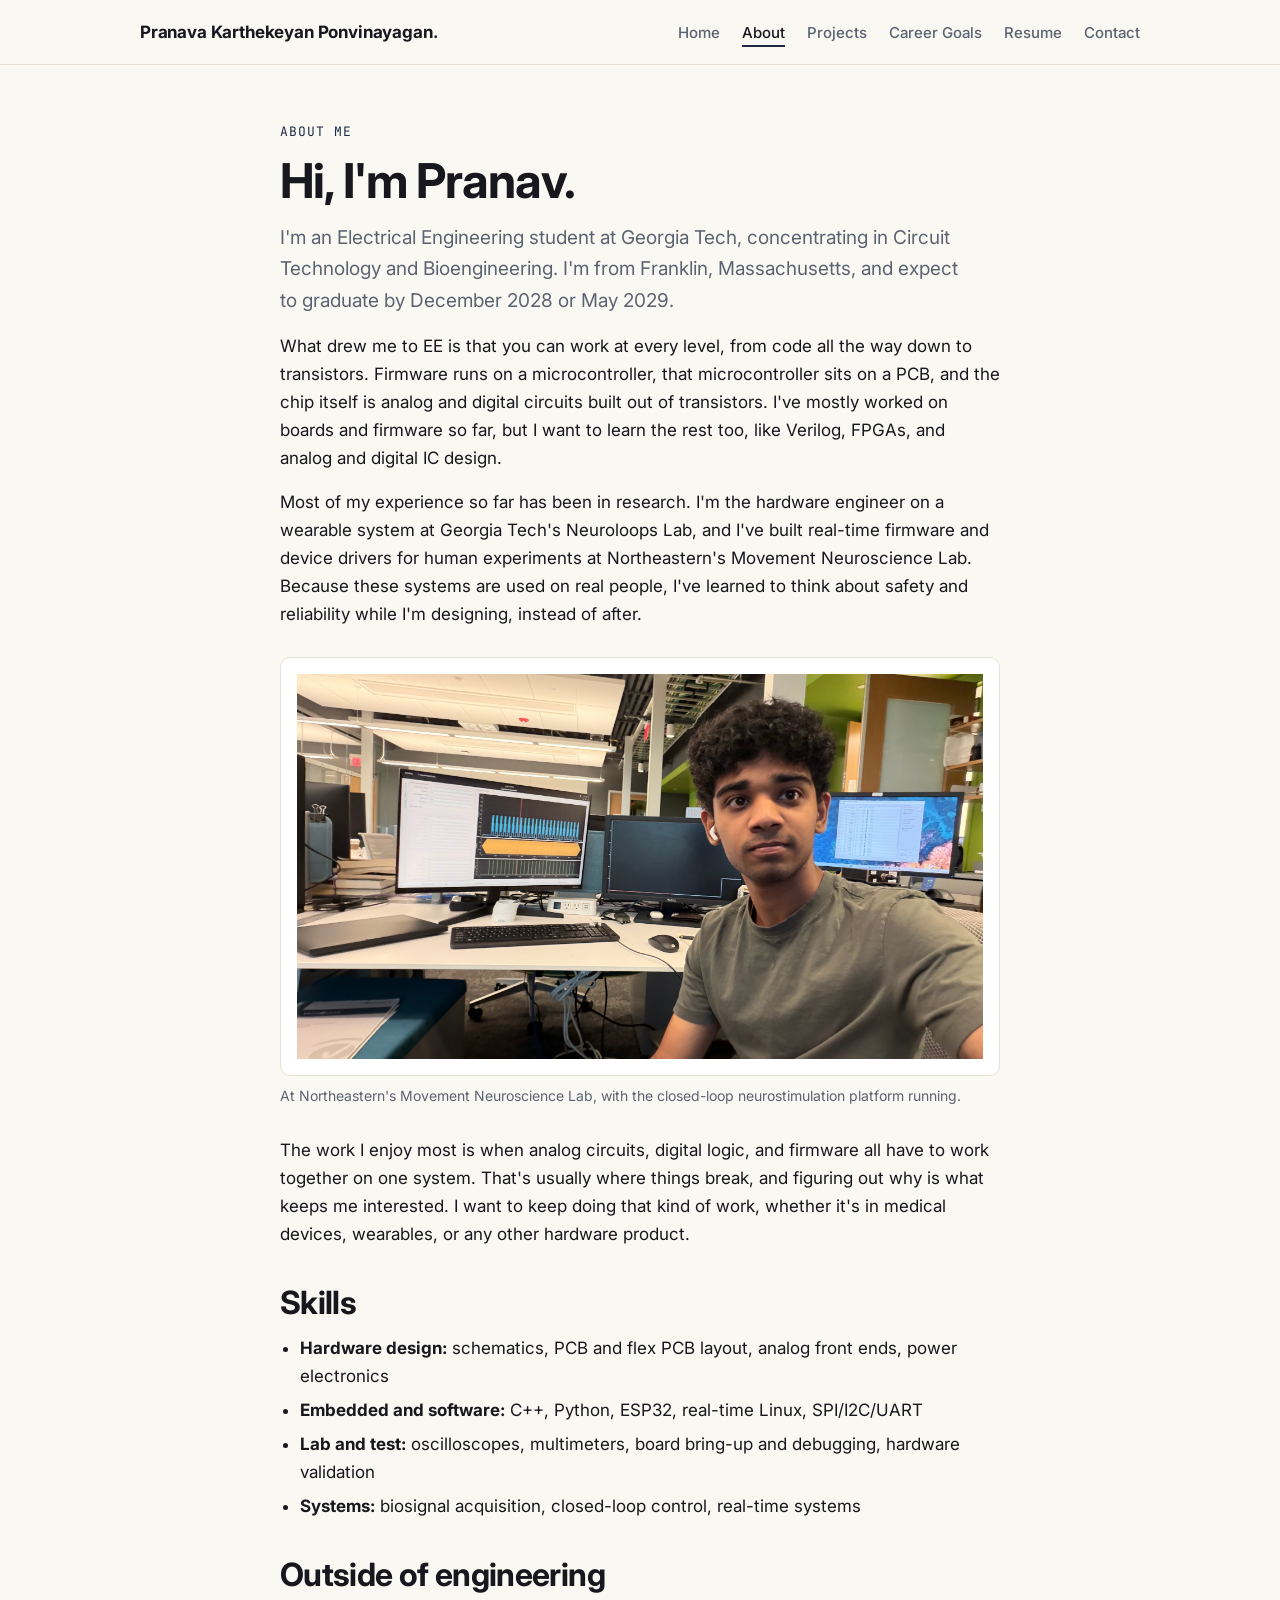
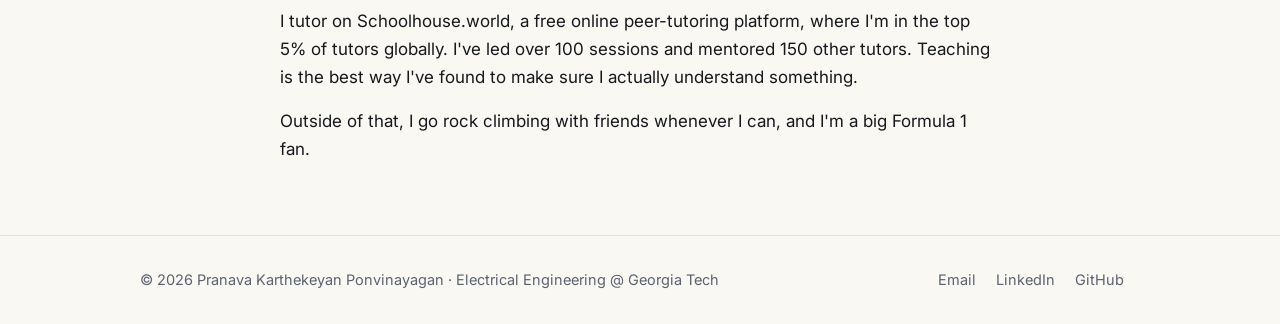
==== commit a425edf6: "overhaul update" ====
--- a/about.html
+++ b/about.html
@@ -34,11 +34,13 @@
   <div class="wrap prose">
     <span class="eyebrow">About me</span>
     <h1>Hi, I'm Pranav.</h1>
-    <p class="lead">I'm an Electrical Engineering student at Georgia Tech, concentrating in Circuit Technology and Bioengineering. I'm from Franklin, Massachusetts, and expect to graduate in December 2028.</p>
+    <p class="lead">I'm an Electrical Engineering student at Georgia Tech, concentrating in Circuit Technology and Bioengineering. I'm from Franklin, Massachusetts, and expect to graduate by December 2028 or May 2029.</p>
 
     <p>What drew me to EE is that you can work at every level, from code all the way down to transistors. Firmware runs on a microcontroller, that microcontroller sits on a PCB, and the chip itself is analog and digital circuits built out of transistors. I've mostly worked on boards and firmware so far, but I want to learn the rest too, like Verilog, FPGAs, and analog and digital IC design.</p>
 
-    <p>Most of my experience so far has been in research. I'm the hardware engineer on a wearable system at Georgia Tech's Neuroloops Lab, and I've built real-time software and device drivers for human experiments at Northeastern's Movement Neuroscience Lab. Because these systems are used on real people, I've learned to think about safety and reliability while I'm designing, instead of after.</p>
+    <p>Most of my experience so far has been in research. I'm the hardware engineer on a wearable system at Georgia Tech's Neuroloops Lab, and I've built real-time firmware and device drivers for human experiments at Northeastern's Movement Neuroscience Lab. Because these systems are used on real people, I've learned to think about safety and reliability while I'm designing, instead of after.</p>
+
+    <figure><div class="frame"><img src="assets/lab-photo.jpeg" alt="Pranav at his workstation in the Movement Neuroscience Lab" loading="lazy" onerror="this.closest('figure').remove()"></div><figcaption>At Northeastern's Movement Neuroscience Lab, with the closed-loop neurostimulation platform running.</figcaption></figure>
 
     <p>The work I enjoy most is when analog circuits, digital logic, and firmware all have to work together on one system. That's usually where things break, and figuring out why is what keeps me interested. I want to keep doing that kind of work, whether it's in medical devices, wearables, or any other hardware product.</p>
 
@@ -68,4 +70,4 @@
   </div>
 </footer>
 </body>
-</html>
+</html>
--- a/styles.css
+++ b/styles.css
@@ -199,4 +199,10 @@
 .t1tag, .t2tag { padding: 1px 8px; border-radius: 999px; font-weight: 600; font-size: .9em; }
 .t1tag { background: color-mix(in srgb, #9a7b4f 15%, transparent); color: #9a7b4f; }
 .t2tag { background: var(--accent-soft); color: var(--accent); }
-@media (prefers-color-scheme: dark) { .sem li.t1 { border-left-color: #cdb48a; } .t1tag { color: #cdb48a; } .sem li.t2 { border-left-color: var(--accent); } .t2tag { color: var(--accent); } }+@media (prefers-color-scheme: dark) { .sem li.t1 { border-left-color: #cdb48a; } .t1tag { color: #cdb48a; } .sem li.t2 { border-left-color: var(--accent); } .t2tag { color: var(--accent); } }
+
+/* 2x2 grid when there are exactly 4 project cards */
+.cards:has(> .card:nth-child(4):last-child) { grid-template-columns: repeat(2, 1fr); }
+@media (max-width: 760px) {
+  .cards:has(> .card:nth-child(4):last-child) { grid-template-columns: 1fr; }
+}
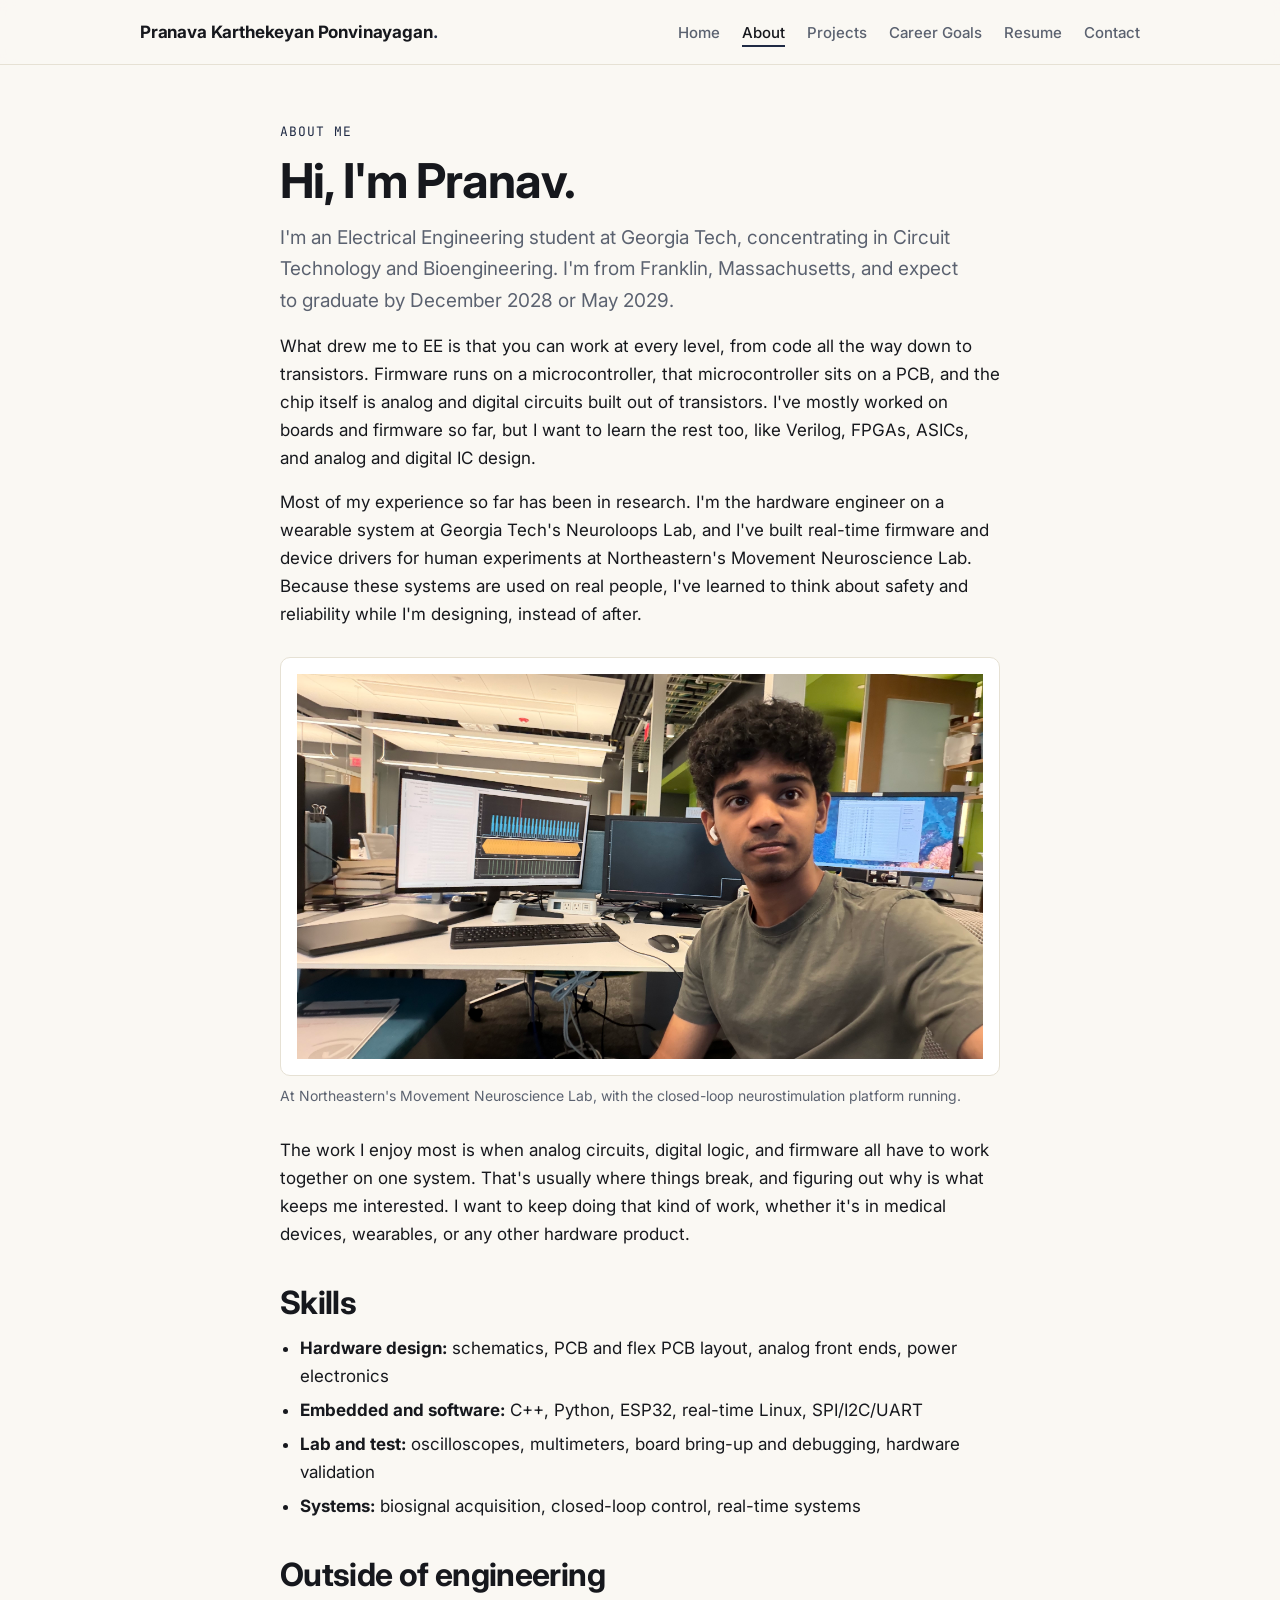
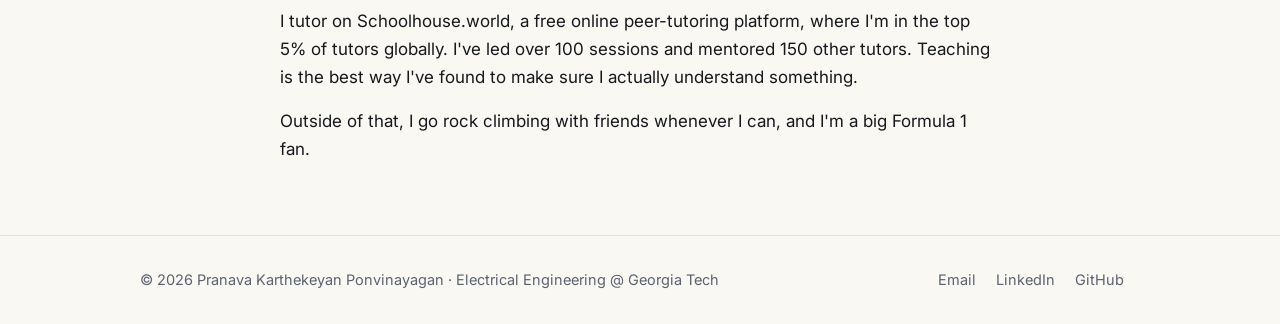
==== commit 4fb14dde: "small fixes" ====
--- a/about.html
+++ b/about.html
@@ -36,7 +36,7 @@
     <h1>Hi, I'm Pranav.</h1>
     <p class="lead">I'm an Electrical Engineering student at Georgia Tech, concentrating in Circuit Technology and Bioengineering. I'm from Franklin, Massachusetts, and expect to graduate by December 2028 or May 2029.</p>
 
-    <p>What drew me to EE is that you can work at every level, from code all the way down to transistors. Firmware runs on a microcontroller, that microcontroller sits on a PCB, and the chip itself is analog and digital circuits built out of transistors. I've mostly worked on boards and firmware so far, but I want to learn the rest too, like Verilog, FPGAs, and analog and digital IC design.</p>
+    <p>What drew me to EE is that you can work at every level, from code all the way down to transistors. Firmware runs on a microcontroller, that microcontroller sits on a PCB, and the chip itself is analog and digital circuits built out of transistors. I've mostly worked on boards and firmware so far, but I want to learn the rest too, like Verilog, FPGAs, ASICs, and analog and digital IC design.</p>
 
     <p>Most of my experience so far has been in research. I'm the hardware engineer on a wearable system at Georgia Tech's Neuroloops Lab, and I've built real-time firmware and device drivers for human experiments at Northeastern's Movement Neuroscience Lab. Because these systems are used on real people, I've learned to think about safety and reliability while I'm designing, instead of after.</p>
 
